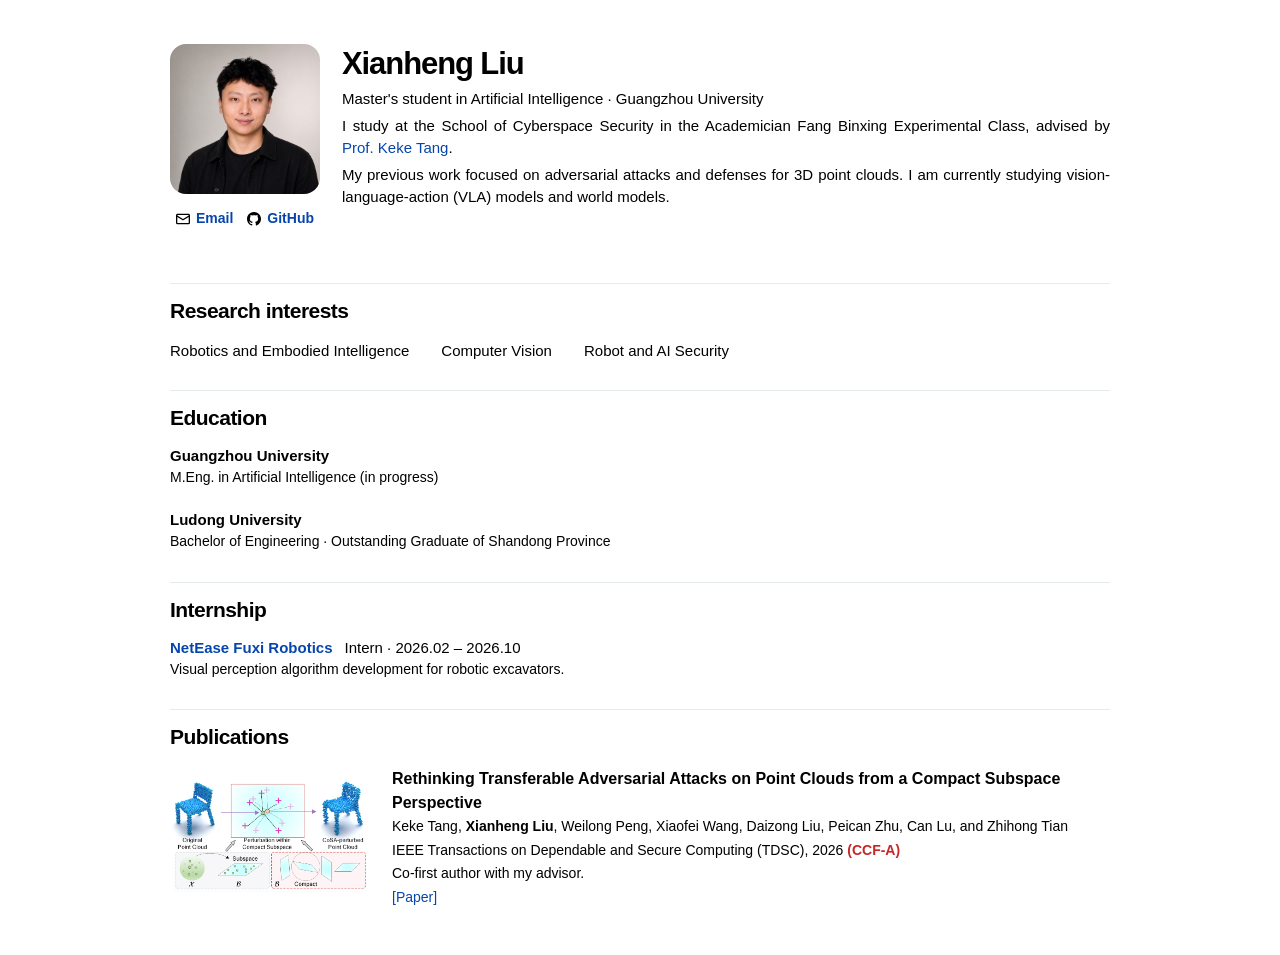
==== index.html @ aadd9648 "Tighten hero line height" ====
<!doctype html>
<html lang="en">
<head>
  <meta charset="utf-8">
  <meta name="viewport" content="width=device-width, initial-scale=1">
  <meta name="description" content="Xianheng Liu, a master's student in Artificial Intelligence at the School of Cyberspace Security, Guangzhou University.">
  <meta name="theme-color" content="#ffffff">
  <title>Xianheng Liu's Homepage</title>
  <link rel="stylesheet" href="assets/css/site.css?v=20261024-31">
</head>
<body>
  <a class="skip-link" href="#main">Skip to content</a>
  <main class="shell page-layout" id="main">
    <section class="profile hero" aria-labelledby="profile-name">
      <div class="portrait-card">
        <img class="profile-photo" src="assets/images/portrait.jpg" alt="Xianheng Liu portrait" width="150" height="150" decoding="async">
        <div class="contact-links">
          <a class="text-link" id="email-link" href="#"><img class="contact-icon" src="assets/images/email.svg" alt="" width="14" height="14">Email</a>
          <a class="text-link" href="https://github.com/ClubSodaX" target="_blank" rel="noopener noreferrer"><img class="contact-icon" src="assets/images/github.svg" alt="" width="14" height="14">GitHub</a>
        </div>
      </div>
      <div class="hero-copy">
        <h1 id="profile-name">Xianheng Liu</h1>
        <p class="profile-headline">Master's student in Artificial Intelligence · Guangzhou University</p>
        <p class="intro">I study at the School of Cyberspace Security in the Academician Fang Binxing Experimental Class, advised by <a class="text-link" href="https://tangbohu.github.io/" target="_blank" rel="noopener noreferrer">Prof. Keke Tang</a>.</p>
        <div class="prose">
          <p>My previous work focused on adversarial attacks and defenses for 3D point clouds. I am currently studying vision-language-action (VLA) models and world models.</p>
        </div>
      </div>
    </section>
    <div class="main-content">
      <section class="content-section" id="research" aria-labelledby="research-title">
        <div class="section-heading">
          <h2 id="research-title">Research interests</h2>
        </div>
        <div class="section-body research-list">
          <article class="research-item"><h3>Robotics and Embodied Intelligence</h3></article>
          <article class="research-item"><h3>Computer Vision</h3></article>
          <article class="research-item"><h3>Robot and AI Security</h3></article>
        </div>
      </section>
      <section class="content-section" id="education" aria-labelledby="education-title">
        <div class="section-heading">
          <h2 id="education-title">Education</h2>
        </div>
        <div class="section-body background-list">
          <article class="background-entry">
            <div class="entry-heading"><h3>Guangzhou University</h3></div>
            <p class="entry-subtitle">M.Eng. in Artificial Intelligence (in progress)</p>
          </article>
          <article class="background-entry">
            <div class="entry-heading"><h3>Ludong University</h3></div>
            <p class="entry-subtitle">Bachelor of Engineering · Outstanding Graduate of Shandong Province</p>
          </article>
        </div>
      </section>
      <section class="content-section" id="experience" aria-labelledby="experience-title">
        <div class="section-heading">
          <h2 id="experience-title">Internship</h2>
        </div>
        <div class="section-body background-list">
          <article class="background-entry">
            <div class="entry-heading">
              <h3><a class="resource-link" href="https://dong.163.com/" target="_blank" rel="noopener noreferrer">NetEase Fuxi Robotics</a></h3>
              <span class="entry-role">Intern · <time datetime="2026-02">2026.02</time> – <time datetime="2026-10">2026.10</time></span>
            </div>
            <p class="entry-description">Visual perception algorithm development for robotic excavators.</p>
          </article>
        </div>
      </section>
      <section class="content-section" id="publications" aria-labelledby="publications-title">
        <div class="section-heading">
          <h2 id="publications-title">Publications</h2>
        </div>
        <div class="section-body publication-list">
          <article class="publication has-thumbnail">
          <img class="publication-thumbnail" src="assets/images/cosa-teaser.png" alt="CoSA: adversarial perturbations within a compact subspace" decoding="async">
            <div class="publication-details">
              <h3>Rethinking Transferable Adversarial Attacks on Point Clouds from a Compact Subspace Perspective</h3>
              <p class="publication-authors">Keke Tang, <strong>Xianheng Liu</strong>, Weilong Peng, Xiaofei Wang, Daizong Liu, Peican Zhu, Can Lu, and Zhihong Tian</p>
              <p class="publication-venue">IEEE Transactions on Dependable and Secure Computing (TDSC), 2026 <span class="publication-ranking">(CCF-A)</span></p>
              <p class="publication-note">Co-first author with my advisor.</p>
              <div class="item-links">
                <a class="resource-link" href="https://doi.org/10.1109/TDSC.2026.3737179" target="_blank" rel="noopener noreferrer">[Paper]</a>
              </div>
            </div>
          </article>
        </div>
      </section>
    </div>
  </main>
  <script>
    // Assemble the address at runtime to keep it out of the page source.
    (function () {
      var parts = ["exianhengl", "gmail", "com"];
      document.getElementById("email-link").href = "mailto:" + parts[0] + "@" + parts[1] + "." + parts[2];
    })();
  </script>
</body>
</html>
---- assets/css/site.css ----
:root {
  --ink: #000;
  --heading: #000;
  --muted: #000;
  --link: #0645ad;
  --link-hover: #04418f;
  --rule: #e6ebed;
  --sans: -apple-system, BlinkMacSystemFont, "Segoe UI", Arial, sans-serif;
}

* {
  box-sizing: border-box;
}

html {
  scroll-padding-top: 32px;
}

body {
  margin: 0;
  background: #fff;
  color: var(--ink);
  font: 15px/1.8 var(--sans);
  -webkit-font-smoothing: antialiased;
}

a {
  touch-action: manipulation;
  -webkit-tap-highlight-color: transparent;
  color: var(--link);
  text-decoration: none;
  text-underline-offset: 4px;
}

a:hover {
  color: var(--link-hover);
  text-decoration: underline;
}

a:focus-visible {
  outline: 2px solid var(--link);
  outline-offset: 5px;
  border-radius: 2px;
}

img {
  display: block;
  max-width: 100%;
}

p, h1, h2, h3 {
  margin-top: 0;
}

::selection {
  color: var(--heading);
  background: #dcece8;
}

.shell {
  width: min(940px, calc(100% - 80px));
  margin-inline: auto;
}

.skip-link {
  position: fixed;
  z-index: 100;
  top: 12px;
  left: 18px;
  padding: 7px 14px;
  color: var(--link);
  background: #fff;
  border: 1px solid var(--link);
  transform: translateY(-160%);
}

.skip-link:focus {
  transform: translateY(0);
}

.page-layout {
  --media-width: 200px;
  --media-gap: 22px;
  padding-top: 44px;
  padding-bottom: 48px;
}

.profile, .main-content, .content-section {
  width: 100%;
  min-width: 0;
}

.profile {
  --portrait-width: 150px;
  display: grid;
  grid-template-columns: var(--portrait-width) minmax(0, 1fr);
  gap: var(--media-gap);
  align-items: start;
  padding-bottom: 24px;
  margin-bottom: 28px;
}

.portrait-card {
  width: var(--portrait-width);
  margin: 0;
  display: flex;
  flex-direction: column;
  align-items: center;
}

.profile-photo {
  width: var(--portrait-width);
  height: var(--portrait-width);
  border-radius: 16px;
  object-fit: cover;
}

.hero h1 {
  margin: 0 0 4px;
  color: var(--heading);
  font-size: 31px;
  line-height: 1.3;
  font-weight: 650;
  letter-spacing: -.035em;
  overflow-wrap: anywhere;
}

.profile-headline {
  margin: 0 0 4px;
  color: #000;
  font-size: 15px;
  line-height: 1.5;
  font-weight: 500;
}

.content-section {
  padding: 0;
  margin: 0 0 28px;
  scroll-margin-top: 28px;
}

.content-section:last-child {
  margin-bottom: 0;
}

.section-heading {
  display: flex;
  align-items: baseline;
  justify-content: space-between;
  flex-wrap: wrap;
  column-gap: 18px;
  row-gap: 5px;
  margin-bottom: 12px;
  padding-top: 12px;
  border-top: 1px solid var(--rule);
}

.section-heading h2 {
  margin: 0;
  color: var(--heading);
  font-size: 21px;
  line-height: 1.45;
  font-weight: 650;
  letter-spacing: -.025em;
}

.section-body {
  margin: 0;
}

.intro {
  margin: 0 0 4px;
  color: #000;
  font-size: 15px;
  line-height: 1.5;
  text-align: justify;
}

.intro a {
  white-space: nowrap;
}

.prose {
  color: #000;
  font-size: 15px;
  line-height: 1.5;
}

.prose p {
  margin-bottom: 8px;
  text-align: justify;
}

.prose p:last-child {
  margin-bottom: 0;
}

.research-list {
  display: flex;
  flex-wrap: wrap;
  align-items: baseline;
  gap: 10px 32px;
}

.research-item {
  display: flex;
  flex-wrap: wrap;
  align-items: baseline;
  gap: 4px 8px;
  min-width: 0;
  max-width: 100%;
}

.research-item h3 {
  margin: 0;
  color: var(--ink);
  font-size: 15px;
  line-height: 1.55;
  font-weight: 400;
}

.publication {
  display: flex;
  align-items: baseline;
  justify-content: space-between;
  gap: 20px;
  padding: 3px 0 23px;
}

.publication + .publication {
  padding-top: 20px;
  border-top: 1px solid #eff2f3;
}

.publication:last-child {
  padding-bottom: 0;
}

.publication-details {
  flex: 1;
  min-width: 0;
}

.publication.has-thumbnail {
  display: grid;
  grid-template-columns: var(--media-width) minmax(0, 1fr);
  align-items: center;
  gap: var(--media-gap);
}

.publication-thumbnail {
  display: block;
  width: 100%;
  height: auto;
}

.publication-details h3 {
  margin: 0 0 2px;
  color: #000;
  font-size: 16px;
  line-height: 1.45;
  font-weight: 600;
  text-align: left;
}

.publication-details p {
  margin: 0 0 2px;
  color: var(--muted);
  font-size: 14px;
  line-height: 1.55;
}

.publication-authors strong {
  color: var(--ink);
  font-weight: 600;
}

.publication-ranking {
  color: #c62828;
  font-weight: 600;
}

.item-links {
  display: flex;
  flex-wrap: wrap;
  gap: 16px;
  margin-top: 2px;
  font-size: 14px;
  line-height: 1.45;
}

.resource-link {
  color: var(--link);
}

.contact-links {
  display: flex;
  flex-direction: row;
  justify-content: center;
  align-items: center;
  gap: 14px;
  margin-top: 12px;
  font-size: 14px;
  text-align: center;
}

.contact-links a {
  display: inline-flex;
  align-items: center;
  gap: 6px;
  max-width: 100%;
  font-size: 14px;
  font-weight: 550;
  overflow-wrap: anywhere;
}

.contact-icon {
  flex: 0 0 14px;
  width: 14px;
  height: 14px;
}

.background-list {
  display: grid;
  gap: 20px;
}

.entry-heading {
  display: flex;
  justify-content: flex-start;
  align-items: baseline;
  flex-wrap: wrap;
  gap: 4px 12px;
}

.entry-heading h3 {
  margin: 0;
  color: var(--heading);
  font-size: 15px;
  line-height: 1.4;
  font-weight: 600;
}

.entry-role {
  color: #000;
  font-size: 15px;
  line-height: 1.4;
}

.entry-subtitle,
.entry-description {
  margin: 0;
  color: #000;
  font-size: 14px;
  line-height: 1.65;
}

@media (max-width: 900px) {
  .intro,
  .prose p {
    text-align: left;
  }

  .shell {
    width: calc(100% - 64px);
  }

  .page-layout {
    padding-top: 38px;
  }

  .profile {
    margin-bottom: 26px;
  }

  .profile-photo {
    border-radius: 13px;
  }

  .hero h1 {
    font-size: 29px;
  }

  .content-section {
    margin-bottom: 26px;
  }

}

@media (max-width: 560px) {
  .shell {
    width: calc(100% - 40px);
  }

  .page-layout {
    padding-top: 27px;
  }

  .profile {
    grid-template-columns: minmax(0, 1fr);
    gap: 18px;
    padding-bottom: 22px;
    margin-bottom: 24px;
  }

  .profile-photo {
    width: 120px;
    height: 120px;
  }

  .hero h1 {
    font-size: 27px;
  }

  .profile-headline {
    font-size: 13px;
  }

  .intro {
    font-size: 13px;
  }

  .prose {
    font-size: 13px;
  }

  .content-section {
    margin-bottom: 24px;
  }

  .section-heading {
    margin-bottom: 12px;
    column-gap: 12px;
  }

  .section-heading h2 {
    font-size: 20px;
  }

  .research-list {
    gap: 10px 24px;
  }

  .publication {
    gap: 14px;
    padding-bottom: 20px;
  }

  .publication.has-thumbnail {
    grid-template-columns: minmax(0, 1fr);
    gap: 15px;
  }

  .publication-thumbnail {
    width: min(260px, 100%);
  }

  .publication + .publication {
    padding-top: 18px;
  }

  .publication-details h3 {
    font-size: 15px;
  }

  .publication-details p {
    font-size: 13px;
  }

  .entry-subtitle,
  .entry-description {
    font-size: 13px;
  }

}

@media print {
  .shell {
    width: 100%;
  }

  .skip-link {
    display: none;
  }

  .page-layout {
    padding-top: 28px;
  }

  .content-section {
    break-inside: avoid;
  }

  .publication {
    break-inside: avoid;
  }

  a {
    color: var(--ink);
  }

}
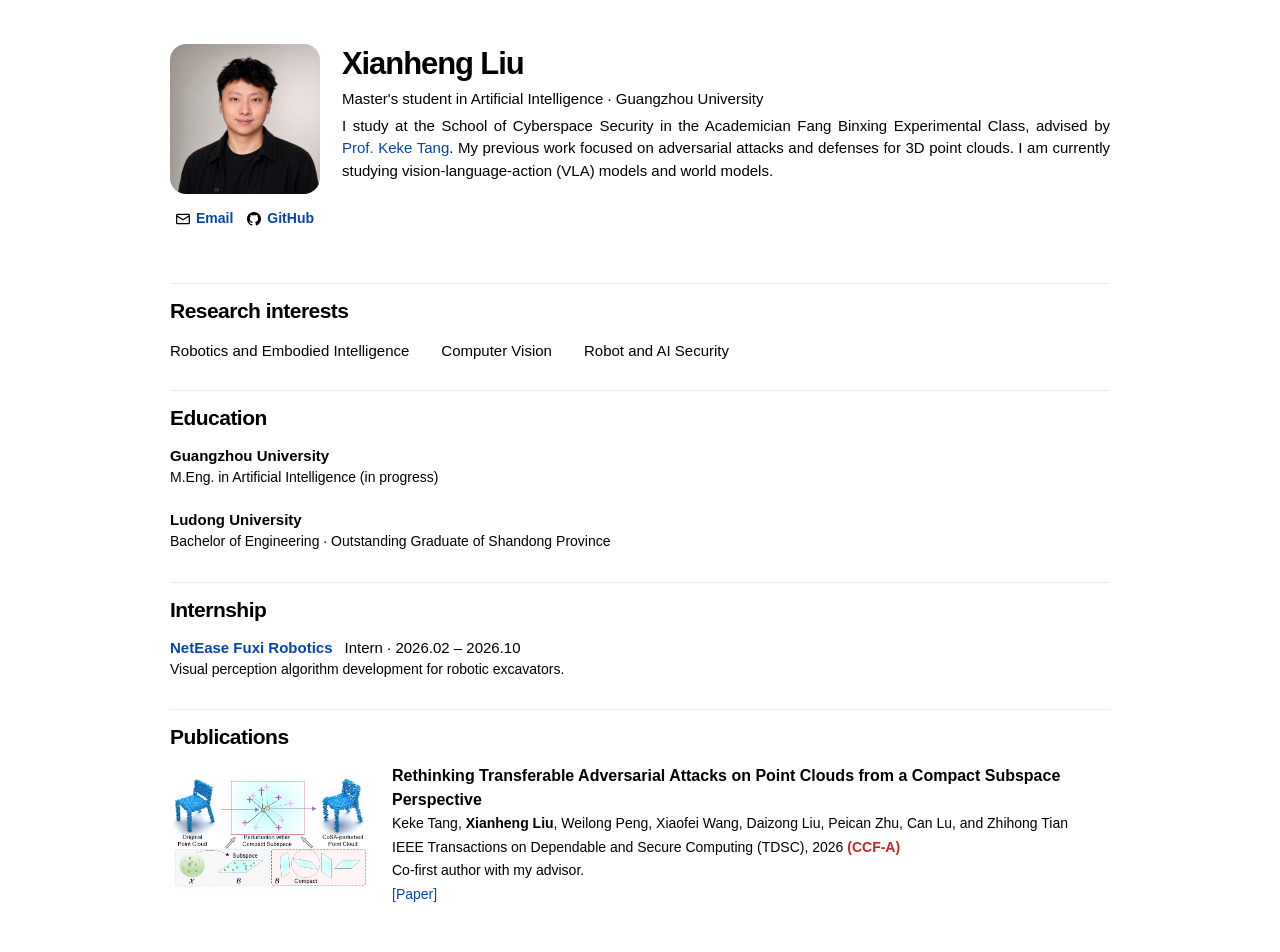
==== commit 3805f10c: "Merge bio into one paragraph and align heading gaps" ====
--- a/index.html
+++ b/index.html
@@ -6,7 +6,7 @@
   <meta name="description" content="Xianheng Liu, a master's student in Artificial Intelligence at the School of Cyberspace Security, Guangzhou University.">
   <meta name="theme-color" content="#ffffff">
   <title>Xianheng Liu's Homepage</title>
-  <link rel="stylesheet" href="assets/css/site.css?v=20261024-31">
+  <link rel="stylesheet" href="assets/css/site.css?v=20261024-32">
 </head>
 <body>
   <a class="skip-link" href="#main">Skip to content</a>
@@ -22,10 +22,7 @@
       <div class="hero-copy">
         <h1 id="profile-name">Xianheng Liu</h1>
         <p class="profile-headline">Master's student in Artificial Intelligence · Guangzhou University</p>
-        <p class="intro">I study at the School of Cyberspace Security in the Academician Fang Binxing Experimental Class, advised by <a class="text-link" href="https://tangbohu.github.io/" target="_blank" rel="noopener noreferrer">Prof. Keke Tang</a>.</p>
-        <div class="prose">
-          <p>My previous work focused on adversarial attacks and defenses for 3D point clouds. I am currently studying vision-language-action (VLA) models and world models.</p>
-        </div>
+        <p class="intro">I study at the School of Cyberspace Security in the Academician Fang Binxing Experimental Class, advised by <a class="text-link" href="https://tangbohu.github.io/" target="_blank" rel="noopener noreferrer">Prof. Keke Tang</a>. My previous work focused on adversarial attacks and defenses for 3D point clouds. I am currently studying vision-language-action (VLA) models and world models.</p>
       </div>
     </section>
     <div class="main-content">
--- a/assets/css/site.css
+++ b/assets/css/site.css
@@ -180,21 +180,6 @@
   white-space: nowrap;
 }
 
-.prose {
-  color: #000;
-  font-size: 15px;
-  line-height: 1.5;
-}
-
-.prose p {
-  margin-bottom: 8px;
-  text-align: justify;
-}
-
-.prose p:last-child {
-  margin-bottom: 0;
-}
-
 .research-list {
   display: flex;
   flex-wrap: wrap;
@@ -224,7 +209,7 @@
   align-items: baseline;
   justify-content: space-between;
   gap: 20px;
-  padding: 3px 0 23px;
+  padding: 0 0 23px;
 }
 
 .publication + .publication {
@@ -356,8 +341,7 @@
 }
 
 @media (max-width: 900px) {
-  .intro,
-  .prose p {
+  .intro {
     text-align: left;
   }
 
@@ -420,10 +404,6 @@
     font-size: 13px;
   }
 
-  .prose {
-    font-size: 13px;
-  }
-
   .content-section {
     margin-bottom: 24px;
   }
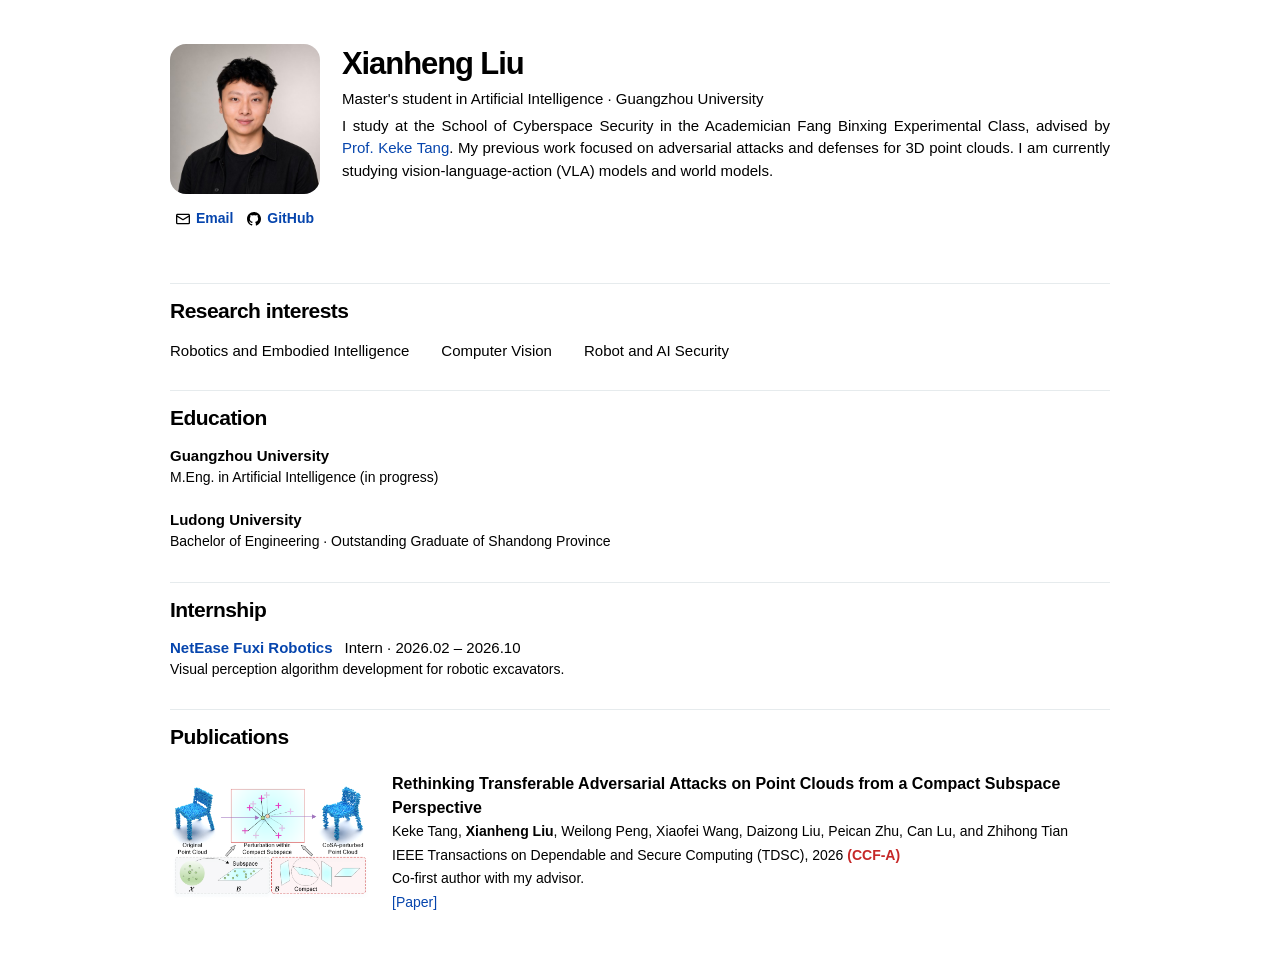
==== commit d53e9b70: "Widen Publications heading gap" ====
--- a/index.html
+++ b/index.html
@@ -6,7 +6,7 @@
   <meta name="description" content="Xianheng Liu, a master's student in Artificial Intelligence at the School of Cyberspace Security, Guangzhou University.">
   <meta name="theme-color" content="#ffffff">
   <title>Xianheng Liu's Homepage</title>
-  <link rel="stylesheet" href="assets/css/site.css?v=20261024-32">
+  <link rel="stylesheet" href="assets/css/site.css?v=20261024-33">
 </head>
 <body>
   <a class="skip-link" href="#main">Skip to content</a>
--- a/assets/css/site.css
+++ b/assets/css/site.css
@@ -168,6 +168,10 @@
   margin: 0;
 }
 
+.publication-list {
+  padding-top: 8px;
+}
+
 .intro {
   margin: 0 0 4px;
   color: #000;
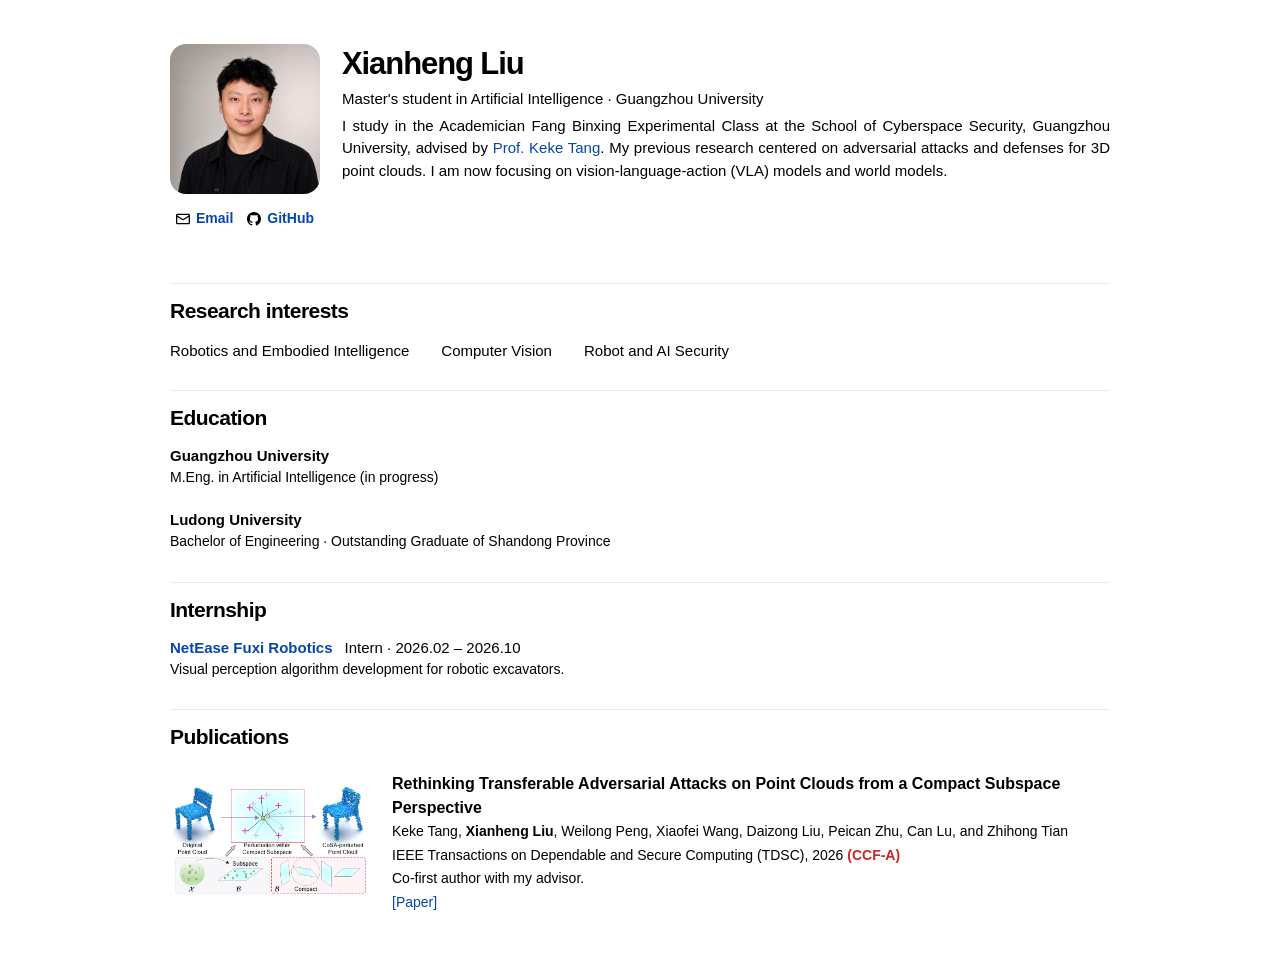
==== commit 129cd7f2: "Rewrite biography" ====
--- a/index.html
+++ b/index.html
@@ -22,7 +22,7 @@
       <div class="hero-copy">
         <h1 id="profile-name">Xianheng Liu</h1>
         <p class="profile-headline">Master's student in Artificial Intelligence · Guangzhou University</p>
-        <p class="intro">I study at the School of Cyberspace Security in the Academician Fang Binxing Experimental Class, advised by <a class="text-link" href="https://tangbohu.github.io/" target="_blank" rel="noopener noreferrer">Prof. Keke Tang</a>. My previous work focused on adversarial attacks and defenses for 3D point clouds. I am currently studying vision-language-action (VLA) models and world models.</p>
+        <p class="intro">I study in the Academician Fang Binxing Experimental Class at the School of Cyberspace Security, Guangzhou University, advised by <a class="text-link" href="https://tangbohu.github.io/" target="_blank" rel="noopener noreferrer">Prof. Keke Tang</a>. My previous research centered on adversarial attacks and defenses for 3D point clouds. I am now focusing on vision-language-action (VLA) models and world models.</p>
       </div>
     </section>
     <div class="main-content">
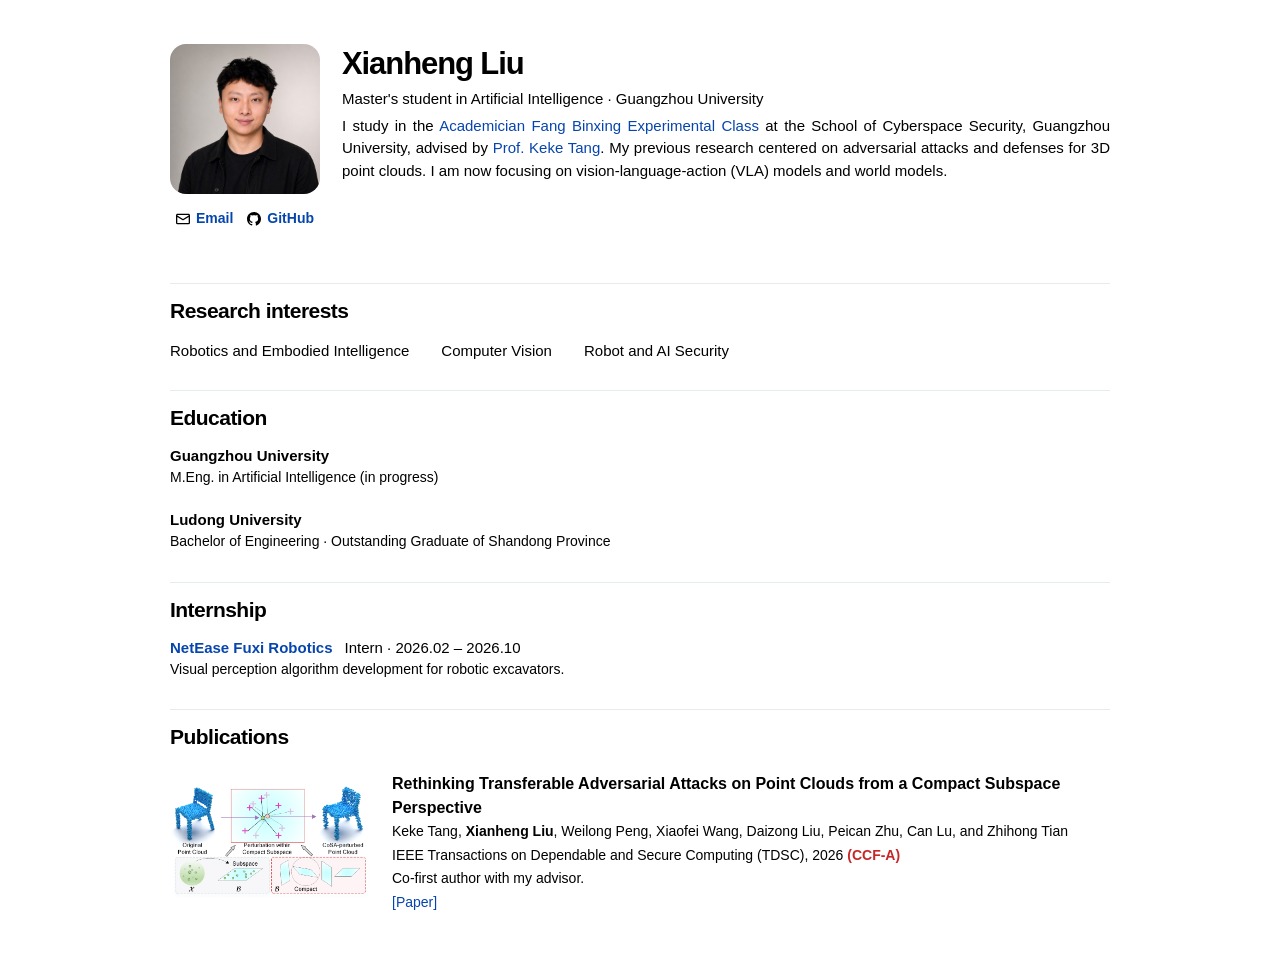
==== commit 4b01d7c5: "Link Fang Binxing class to its official page" ====
--- a/index.html
+++ b/index.html
@@ -22,7 +22,7 @@
       <div class="hero-copy">
         <h1 id="profile-name">Xianheng Liu</h1>
         <p class="profile-headline">Master's student in Artificial Intelligence · Guangzhou University</p>
-        <p class="intro">I study in the Academician Fang Binxing Experimental Class at the School of Cyberspace Security, Guangzhou University, advised by <a class="text-link" href="https://tangbohu.github.io/" target="_blank" rel="noopener noreferrer">Prof. Keke Tang</a>. My previous research centered on adversarial attacks and defenses for 3D point clouds. I am now focusing on vision-language-action (VLA) models and world models.</p>
+        <p class="intro">I study in the <a class="text-link" href="https://wyy.gzhu.edu.cn/hpfb/fbjs.htm" target="_blank" rel="noopener noreferrer">Academician Fang Binxing Experimental Class</a> at the School of Cyberspace Security, Guangzhou University, advised by <a class="text-link" href="https://tangbohu.github.io/" target="_blank" rel="noopener noreferrer">Prof. Keke Tang</a>. My previous research centered on adversarial attacks and defenses for 3D point clouds. I am now focusing on vision-language-action (VLA) models and world models.</p>
       </div>
     </section>
     <div class="main-content">
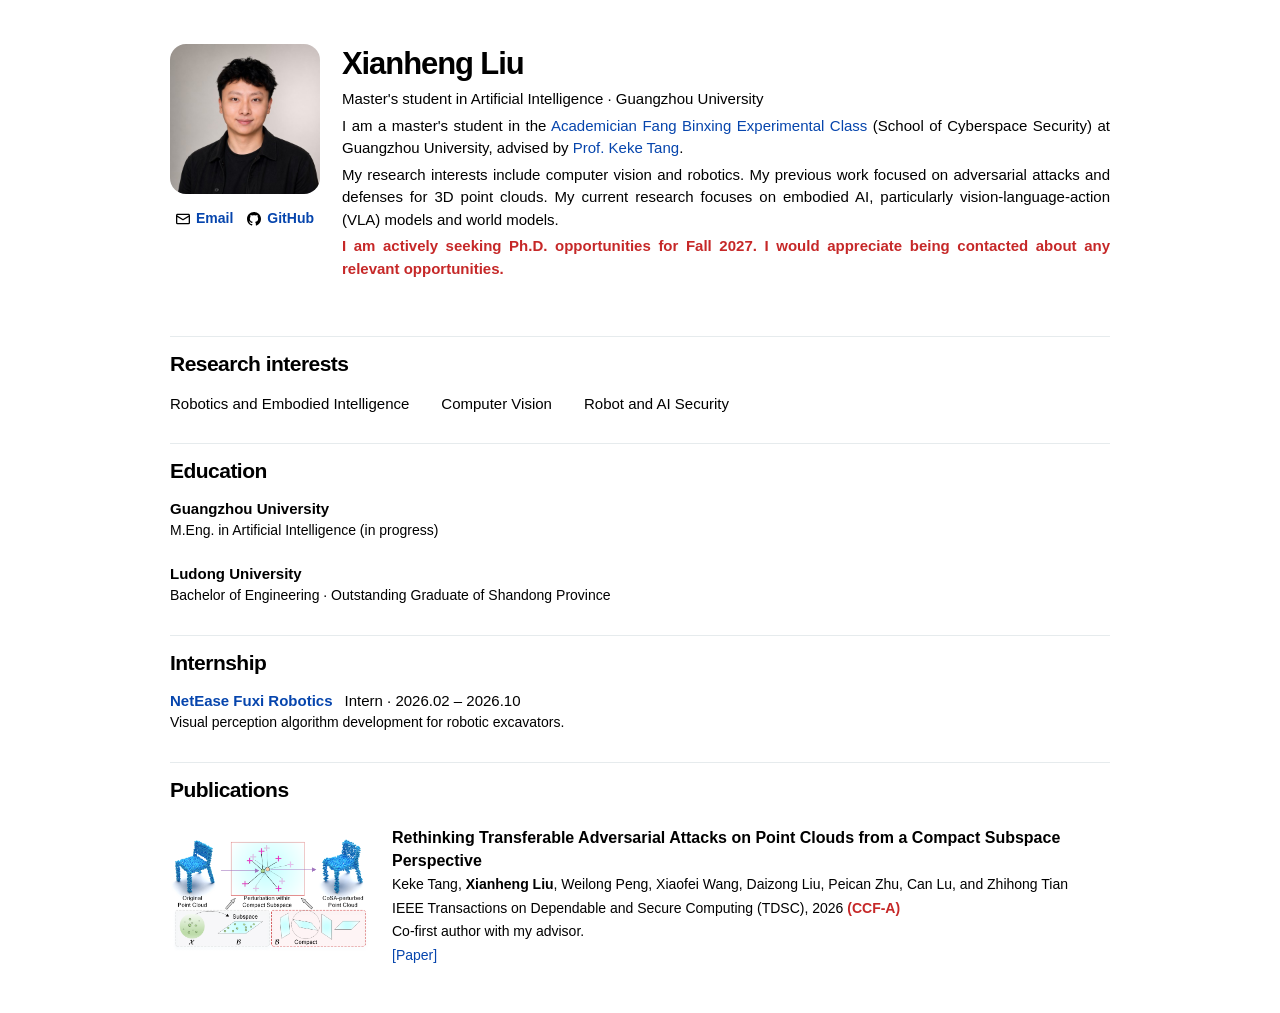
==== commit b722d386: "Rewrite bio and add PhD seeking note" ====
--- a/index.html
+++ b/index.html
@@ -6,7 +6,7 @@
   <meta name="description" content="Xianheng Liu, a master's student in Artificial Intelligence at the School of Cyberspace Security, Guangzhou University.">
   <meta name="theme-color" content="#ffffff">
   <title>Xianheng Liu's Homepage</title>
-  <link rel="stylesheet" href="assets/css/site.css?v=20261024-33">
+  <link rel="stylesheet" href="assets/css/site.css?v=20261024-34">
 </head>
 <body>
   <a class="skip-link" href="#main">Skip to content</a>
@@ -22,7 +22,9 @@
       <div class="hero-copy">
         <h1 id="profile-name">Xianheng Liu</h1>
         <p class="profile-headline">Master's student in Artificial Intelligence · Guangzhou University</p>
-        <p class="intro">I study in the <a class="text-link" href="https://wyy.gzhu.edu.cn/hpfb/fbjs.htm" target="_blank" rel="noopener noreferrer">Academician Fang Binxing Experimental Class</a> at the School of Cyberspace Security, Guangzhou University, advised by <a class="text-link" href="https://tangbohu.github.io/" target="_blank" rel="noopener noreferrer">Prof. Keke Tang</a>. My previous research centered on adversarial attacks and defenses for 3D point clouds. I am now focusing on vision-language-action (VLA) models and world models.</p>
+        <p class="intro">I am a master's student in the <a class="text-link" href="https://wyy.gzhu.edu.cn/hpfb/fbjs.htm" target="_blank" rel="noopener noreferrer">Academician Fang Binxing Experimental Class</a> (School of Cyberspace Security) at Guangzhou University, advised by <a class="text-link" href="https://tangbohu.github.io/" target="_blank" rel="noopener noreferrer">Prof. Keke Tang</a>.</p>
+        <p class="intro">My research interests include computer vision and robotics. My previous work focused on adversarial attacks and defenses for 3D point clouds. My current research focuses on embodied AI, particularly vision-language-action (VLA) models and world models.</p>
+        <p class="intro phd-seeking">I am actively seeking Ph.D. opportunities for Fall 2027. I would appreciate being contacted about any relevant opportunities.</p>
       </div>
     </section>
     <div class="main-content">
--- a/assets/css/site.css
+++ b/assets/css/site.css
@@ -184,6 +184,11 @@
   white-space: nowrap;
 }
 
+.intro.phd-seeking {
+  color: #c62828;
+  font-weight: 600;
+}
+
 .research-list {
   display: flex;
   flex-wrap: wrap;
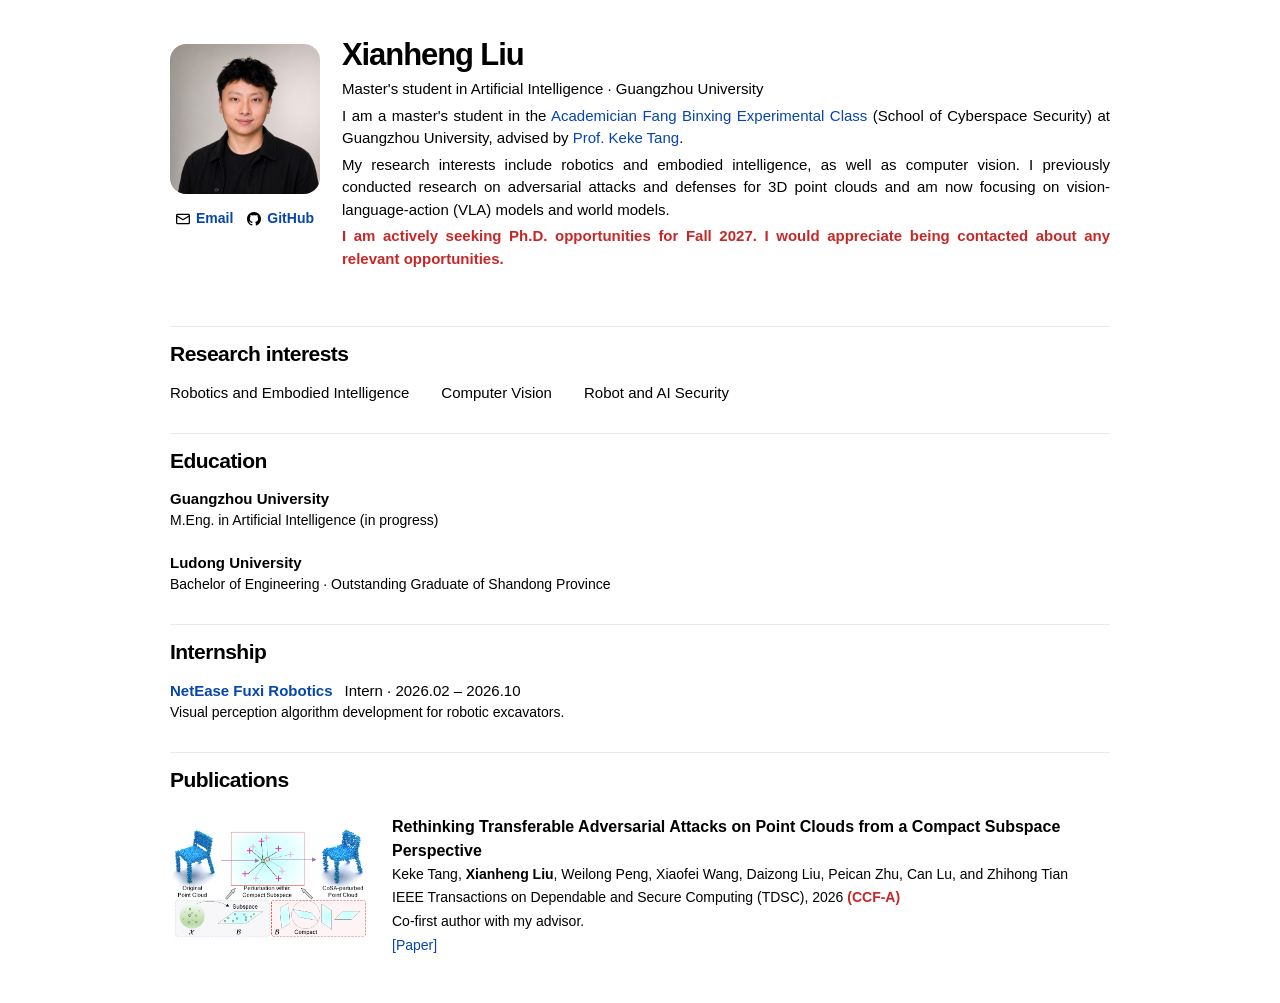
==== commit dd226e17: "Refine biography and align profile heading" ====
--- a/index.html
+++ b/index.html
@@ -6,7 +6,7 @@
   <meta name="description" content="Xianheng Liu, a master's student in Artificial Intelligence at the School of Cyberspace Security, Guangzhou University.">
   <meta name="theme-color" content="#ffffff">
   <title>Xianheng Liu's Homepage</title>
-  <link rel="stylesheet" href="assets/css/site.css?v=20261024-34">
+  <link rel="stylesheet" href="assets/css/site.css?v=20261028-01">
 </head>
 <body>
   <a class="skip-link" href="#main">Skip to content</a>
@@ -23,7 +23,7 @@
         <h1 id="profile-name">Xianheng Liu</h1>
         <p class="profile-headline">Master's student in Artificial Intelligence · Guangzhou University</p>
         <p class="intro">I am a master's student in the <a class="text-link" href="https://wyy.gzhu.edu.cn/hpfb/fbjs.htm" target="_blank" rel="noopener noreferrer">Academician Fang Binxing Experimental Class</a> (School of Cyberspace Security) at Guangzhou University, advised by <a class="text-link" href="https://tangbohu.github.io/" target="_blank" rel="noopener noreferrer">Prof. Keke Tang</a>.</p>
-        <p class="intro">My research interests include computer vision and robotics. My previous work focused on adversarial attacks and defenses for 3D point clouds. My current research focuses on embodied AI, particularly vision-language-action (VLA) models and world models.</p>
+        <p class="intro">My research interests include robotics and embodied intelligence, as well as computer vision. I previously conducted research on adversarial attacks and defenses for 3D point clouds and am now focusing on vision-language-action (VLA) models and world models.</p>
         <p class="intro phd-seeking">I am actively seeking Ph.D. opportunities for Fall 2027. I would appreciate being contacted about any relevant opportunities.</p>
       </div>
     </section>
--- a/assets/css/site.css
+++ b/assets/css/site.css
@@ -116,10 +116,10 @@
 }
 
 .hero h1 {
-  margin: 0 0 4px;
+  margin: -.16em 0 8px;
   color: var(--heading);
   font-size: 31px;
-  line-height: 1.3;
+  line-height: 1;
   font-weight: 650;
   letter-spacing: -.035em;
   overflow-wrap: anywhere;
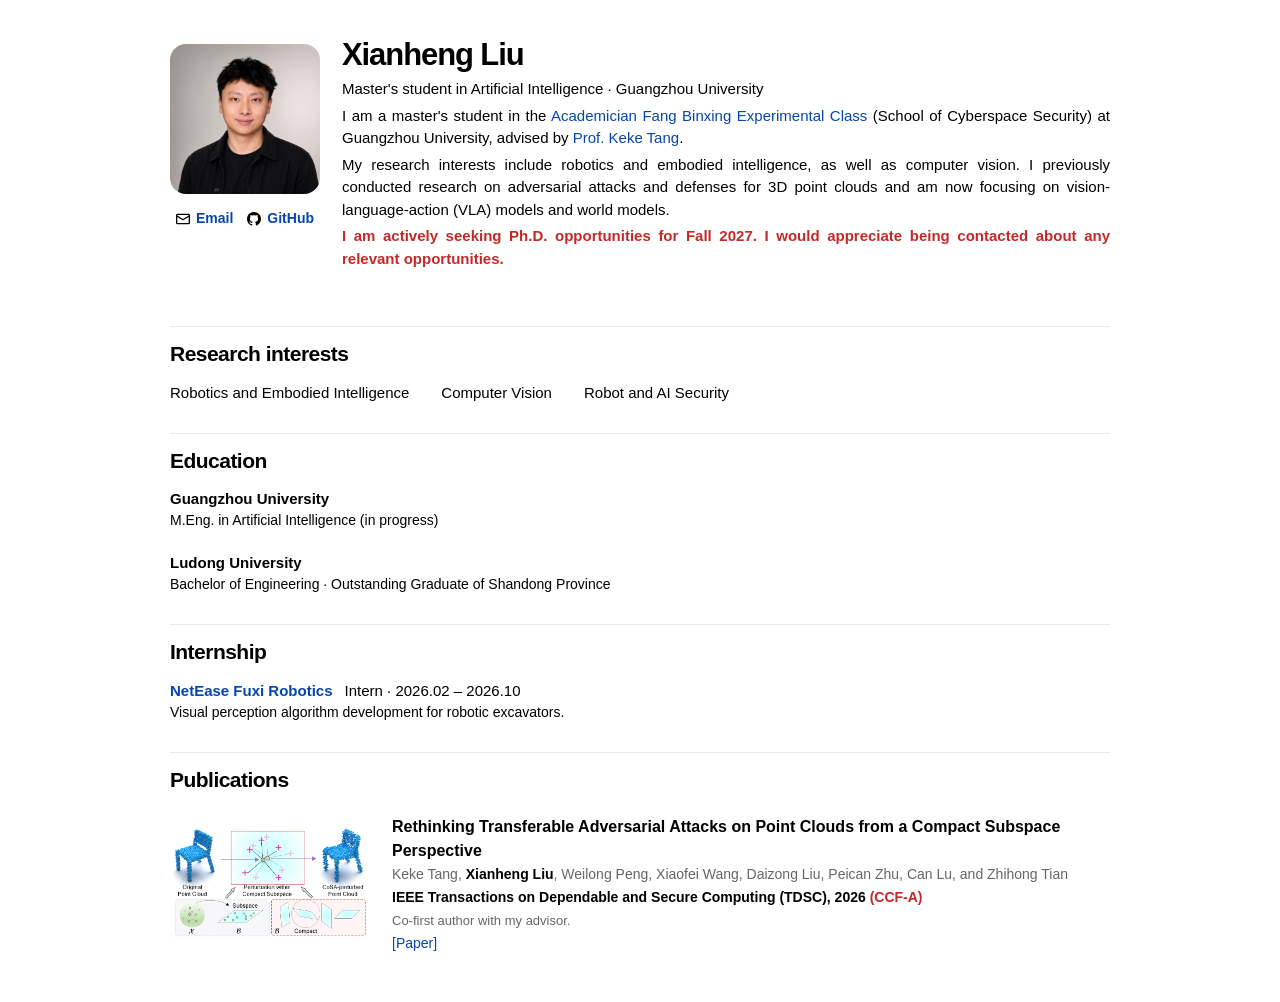
==== commit 7cb4076f: "Refine publication typography" ====
--- a/index.html
+++ b/index.html
@@ -6,7 +6,7 @@
   <meta name="description" content="Xianheng Liu, a master's student in Artificial Intelligence at the School of Cyberspace Security, Guangzhou University.">
   <meta name="theme-color" content="#ffffff">
   <title>Xianheng Liu's Homepage</title>
-  <link rel="stylesheet" href="assets/css/site.css?v=20261028-01">
+  <link rel="stylesheet" href="assets/css/site.css?v=20261029-03">
 </head>
 <body>
   <a class="skip-link" href="#main">Skip to content</a>
--- a/assets/css/site.css
+++ b/assets/css/site.css
@@ -264,6 +264,20 @@
   line-height: 1.55;
 }
 
+.publication-details .publication-authors,
+.publication-details .publication-note {
+  color: #666;
+}
+
+.publication-details .publication-venue {
+  color: var(--ink);
+  font-weight: 600;
+}
+
+.publication-details .publication-note {
+  font-size: 13px;
+}
+
 .publication-authors strong {
   color: var(--ink);
   font-weight: 600;
